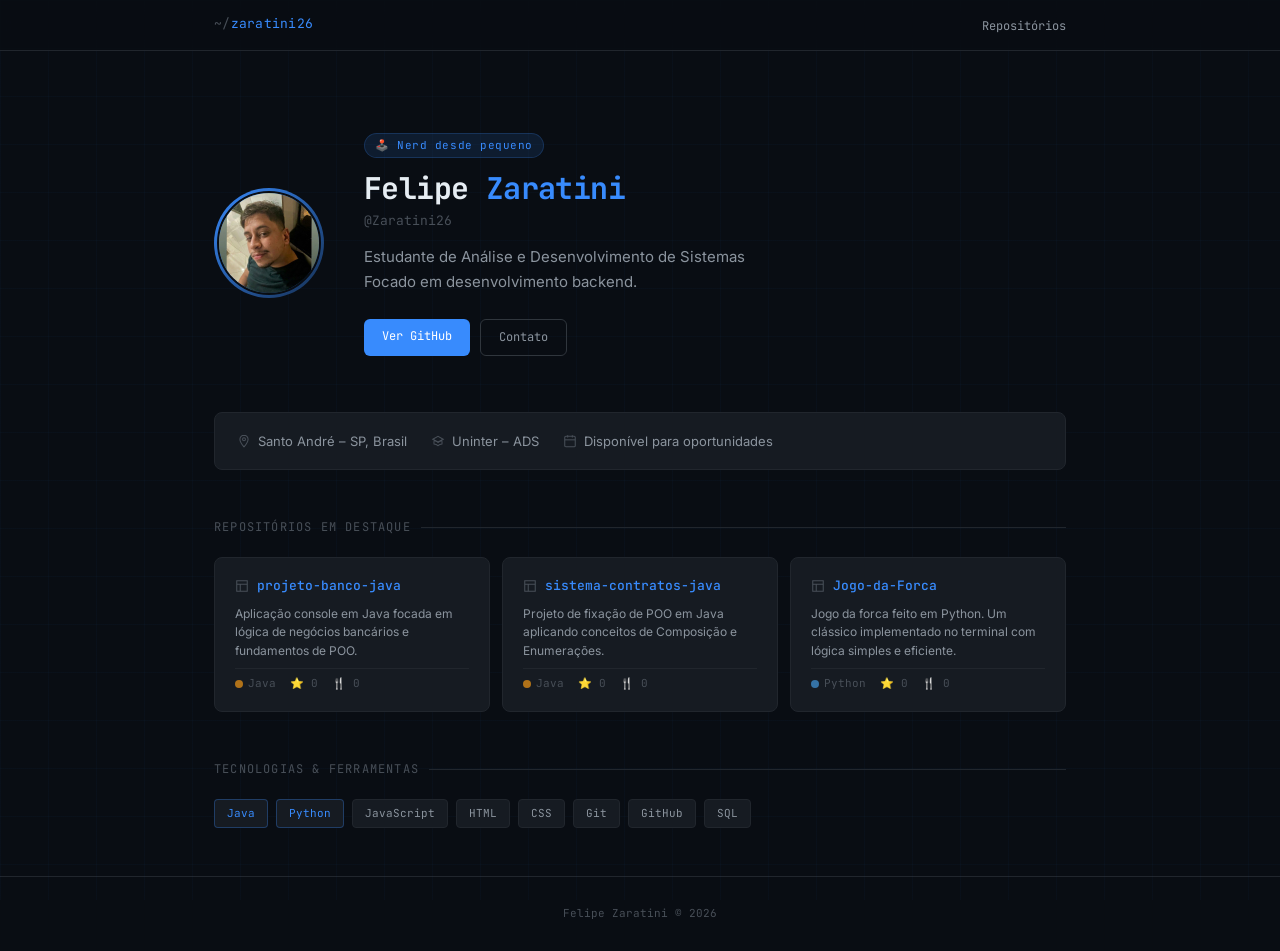
==== index.html @ 267d5b34 "att1" ====
<!DOCTYPE html>
<html lang="pt-BR">
<head>
<meta charset="UTF-8" />
<meta name="viewport" content="width=device-width, initial-scale=1.0" />
<title>Felipe Zaratini · Backend Developer</title>
<link rel="preconnect" href="https://fonts.googleapis.com" />
<link rel="preconnect" href="https://fonts.gstatic.com" crossorigin />
<link href="https://fonts.googleapis.com/css2?family=JetBrains+Mono:wght@300;400;500;700&family=Inter:wght@300;400;500;600&display=swap" rel="stylesheet" />
<style>
  *, *::before, *::after { box-sizing: border-box; margin: 0; padding: 0; }

  :root {
    --bg: #090d13;
    --surface: #0d1117;
    --surface2: #161b22;
    --surface3: #1c2128;
    --border: #21262d;
    --border2: #30363d;
    --blue: #388bfd;
    --blue-dim: #1f6feb;
    --blue-glow: rgba(56, 139, 253, 0.12);
    --green: #3fb950;
    --text: #e6edf3;
    --text2: #8b949e;
    --text3: #484f58;
    --mono: 'JetBrains Mono', monospace;
    --sans: 'Inter', sans-serif;
  }

  html { scroll-behavior: smooth; }

  body {
    background: var(--bg);
    color: var(--text);
    font-family: var(--sans);
    min-height: 100vh;
    line-height: 1.6;
  }

  /* GRID LINES BG */
  body::before {
    content: '';
    position: fixed;
    inset: 0;
    background-image:
      linear-gradient(rgba(56,139,253,0.03) 1px, transparent 1px),
      linear-gradient(90deg, rgba(56,139,253,0.03) 1px, transparent 1px);
    background-size: 48px 48px;
    pointer-events: none;
    z-index: 0;
  }

  .container {
    max-width: 900px;
    margin: 0 auto;
    padding: 0 1.5rem;
    position: relative;
    z-index: 1;
  }

  /* NAV */
  nav {
    position: sticky;
    top: 0;
    z-index: 100;
    background: rgba(9, 13, 19, 0.85);
    backdrop-filter: blur(12px);
    border-bottom: 1px solid var(--border);
    padding: 0.75rem 0;
  }

  nav .inner {
    display: flex;
    align-items: center;
    justify-content: space-between;
    max-width: 900px;
    margin: 0 auto;
    padding: 0 1.5rem;
  }

  .nav-logo {
    font-family: var(--mono);
    font-size: 13px;
    color: var(--blue);
    text-decoration: none;
    letter-spacing: 0.02em;
  }

  .nav-logo span { color: var(--text3); }

  .nav-links {
    display: flex;
    gap: 1.5rem;
    list-style: none;
  }

  .nav-links a {
    font-family: var(--mono);
    font-size: 12px;
    color: var(--text2);
    text-decoration: none;
    transition: color 0.2s;
  }

  .nav-links a:hover { color: var(--text); }

  /* HERO */
  .hero {
    padding: 5rem 0 3.5rem;
    display: flex;
    align-items: center;
    gap: 2.5rem;
  }

  .avatar-wrap {
    position: relative;
    flex-shrink: 0;
  }

  .avatar-ring {
    width: 110px;
    height: 110px;
    border-radius: 50%;
    padding: 3px;
    background: linear-gradient(135deg, var(--blue), #388bfd44);
  }

  .avatar-ring img {
    width: 100%;
    height: 100%;
    border-radius: 50%;
    object-fit: cover;
    border: 2px solid var(--bg);
  }

  .status-dot {
    position: absolute;
    bottom: 6px;
    right: 6px;
    width: 14px;
    height: 14px;
    background: var(--green);
    border-radius: 50%;
    border: 2px solid var(--bg);
  }

  .hero-text .tag {
    font-family: var(--mono);
    font-size: 11px;
    color: var(--blue);
    background: var(--blue-glow);
    border: 1px solid rgba(56,139,253,0.2);
    padding: 3px 10px;
    border-radius: 20px;
    display: inline-block;
    margin-bottom: 0.75rem;
    letter-spacing: 0.05em;
  }

  .hero-text h1 {
    font-family: var(--mono);
    font-size: 30px;
    font-weight: 700;
    color: var(--text);
    letter-spacing: -0.02em;
    margin-bottom: 0.3rem;
    line-height: 1.2;
  }

  .hero-text h1 .accent { color: var(--blue); }

  .hero-text .handle {
    font-family: var(--mono);
    font-size: 13px;
    color: var(--text3);
    margin-bottom: 0.75rem;
  }

  .hero-text .bio {
    font-size: 15px;
    color: var(--text2);
    max-width: 480px;
    line-height: 1.7;
  }

  .hero-actions {
    display: flex;
    gap: 10px;
    margin-top: 1.5rem;
    flex-wrap: wrap;
  }

  .btn-primary {
    font-family: var(--mono);
    font-size: 12px;
    background: var(--blue);
    color: #fff;
    border: none;
    padding: 8px 18px;
    border-radius: 6px;
    cursor: pointer;
    text-decoration: none;
    transition: opacity 0.2s;
  }

  .btn-primary:hover { opacity: 0.85; }

  .btn-ghost {
    font-family: var(--mono);
    font-size: 12px;
    background: transparent;
    color: var(--text2);
    border: 1px solid var(--border2);
    padding: 8px 18px;
    border-radius: 6px;
    cursor: pointer;
    text-decoration: none;
    transition: border-color 0.2s, color 0.2s;
  }

  .btn-ghost:hover { border-color: var(--blue); color: var(--text); }

  /* STATS */
  .stats-row {
    display: grid;
    grid-template-columns: repeat(4, 1fr);
    gap: 12px;
    margin-bottom: 3rem;
  }

  .stat {
    background: var(--surface2);
    border: 1px solid var(--border);
    border-radius: 8px;
    padding: 1rem;
    text-align: center;
    transition: border-color 0.2s;
  }

  .stat:hover { border-color: var(--blue-dim); }

  .stat .num {
    font-family: var(--mono);
    font-size: 24px;
    font-weight: 700;
    color: var(--blue);
    display: block;
  }

  .stat .lbl {
    font-size: 11px;
    color: var(--text3);
    text-transform: uppercase;
    letter-spacing: 0.06em;
    margin-top: 4px;
    display: block;
  }

  /* SECTION */
  .section { margin-bottom: 3rem; }

  .section-head {
    display: flex;
    align-items: center;
    gap: 10px;
    margin-bottom: 1.25rem;
  }

  .section-head .line {
    flex: 1;
    height: 1px;
    background: var(--border);
  }

  .section-head h2 {
    font-family: var(--mono);
    font-size: 12px;
    color: var(--text3);
    text-transform: uppercase;
    letter-spacing: 0.1em;
    font-weight: 400;
    white-space: nowrap;
  }

  /* REPO CARDS */
  .repos {
    display: grid;
    grid-template-columns: repeat(auto-fit, minmax(260px, 1fr));
    gap: 12px;
  }

  .repo-card {
    background: var(--surface2);
    border: 1px solid var(--border);
    border-radius: 8px;
    padding: 1.1rem 1.25rem;
    text-decoration: none;
    display: flex;
    flex-direction: column;
    gap: 8px;
    transition: border-color 0.2s, background 0.2s;
  }

  .repo-card:hover {
    border-color: var(--blue);
    background: var(--surface3);
  }

  .repo-card .repo-header {
    display: flex;
    align-items: center;
    gap: 8px;
  }

  .repo-icon {
    font-size: 14px;
    color: var(--text3);
  }

  .repo-name {
    font-family: var(--mono);
    font-size: 13px;
    font-weight: 500;
    color: var(--blue);
    white-space: nowrap;
    overflow: hidden;
    text-overflow: ellipsis;
  }

  .repo-desc {
    font-size: 12px;
    color: var(--text2);
    line-height: 1.55;
    flex: 1;
  }

  .repo-meta {
    display: flex;
    gap: 14px;
    font-family: var(--mono);
    font-size: 11px;
    color: var(--text3);
    margin-top: auto;
    padding-top: 6px;
    border-top: 1px solid var(--border);
  }

  .repo-meta .lang { display: flex; align-items: center; gap: 5px; }
  .lang-dot { width: 8px; height: 8px; border-radius: 50%; display: inline-block; }

  /* SKILLS */
  .skills-grid {
    display: flex;
    flex-wrap: wrap;
    gap: 8px;
  }

  .skill-tag {
    font-family: var(--mono);
    font-size: 11px;
    color: var(--text2);
    background: var(--surface2);
    border: 1px solid var(--border);
    padding: 5px 12px;
    border-radius: 4px;
    transition: border-color 0.2s, color 0.2s;
  }

  .skill-tag:hover { border-color: var(--blue); color: var(--text); }
  .skill-tag.main { border-color: rgba(56,139,253,0.3); color: var(--blue); }

  /* INFO STRIP */
  .info-strip {
    display: flex;
    flex-wrap: wrap;
    gap: 1.5rem;
    background: var(--surface2);
    border: 1px solid var(--border);
    border-radius: 8px;
    padding: 1.1rem 1.4rem;
    margin-bottom: 3rem;
    font-size: 13px;
    color: var(--text2);
  }

  .info-strip .item {
    display: flex;
    align-items: center;
    gap: 7px;
  }

  .info-strip .item svg { color: var(--text3); flex-shrink: 0; }

  /* FOOTER */
  footer {
    border-top: 1px solid var(--border);
    padding: 1.75rem 0;
    text-align: center;
    font-family: var(--mono);
    font-size: 11px;
    color: var(--text3);
  }

  footer a { color: var(--text3); text-decoration: none; }
  footer a:hover { color: var(--blue); }

  /* RESPONSIVE */
  @media (max-width: 600px) {
    .hero { flex-direction: column; gap: 1.5rem; padding: 3rem 0 2rem; }
    .stats-row { grid-template-columns: repeat(2, 1fr); }
    nav .inner { flex-direction: column; gap: 0.5rem; }
    .hero-text h1 { font-size: 22px; }
  }
</style>
</head>
<body>

<nav>
  <div class="inner">
    <a class="nav-logo" href="#"><span>~/</span>zaratini26</a>
    <ul class="nav-links">
      <li><a href="https://github.com/Zaratini26?tab=repositories" target="_blank">Repositórios</a></li>
    </ul>
  </div>
</nav>

<main>
  <div class="container">

    <!-- HERO -->
    <section class="hero">
      <div class="avatar-wrap">
        <div class="avatar-ring">
          <img src="perfil.jfif" alt="Felipe Zaratini" />
        </div>
      </div>
      <div class="hero-text">
        <span class="tag">🕹️ Nerd desde pequeno</span>
        <h1>Felipe <span class="accent">Zaratini</span></h1>
        <div class="handle">@Zaratini26</div>
        <p class="bio">Estudante de Análise e Desenvolvimento de Sistemas<br>Focado em desenvolvimento backend.</p>
        <div class="hero-actions">
          <a href="https://github.com/Zaratini26" target="_blank" class="btn-primary">Ver GitHub</a>
          <a href="https://www.linkedin.com/in/felipe-zaratini-b03868405/" class="btn-ghost" target="_blank">Contato</a>
        </div>
      </div>
    </section>



    <!-- INFO STRIP -->
    <div class="info-strip">
      <div class="item">
        <svg width="14" height="14" fill="none" stroke="currentColor" stroke-width="1.8" viewBox="0 0 24 24"><path d="M12 2C8.13 2 5 5.13 5 9c0 5.25 7 13 7 13s7-7.75 7-13c0-3.87-3.13-7-7-7zm0 9.5c-1.38 0-2.5-1.12-2.5-2.5S10.62 6.5 12 6.5s2.5 1.12 2.5 2.5S13.38 11.5 12 11.5z"/></svg>
        Santo André – SP, Brasil
      </div>
      <div class="item">
        <svg width="14" height="14" fill="none" stroke="currentColor" stroke-width="1.8" viewBox="0 0 24 24"><path d="M12 14l9-5-9-5-9 5 9 5z"/><path d="M12 14l6.16-3.422a12.083 12.083 0 01.665 6.479A11.952 11.952 0 0012 20.055a11.952 11.952 0 00-6.824-2.998 12.078 12.078 0 01.665-6.479L12 14z"/></svg>
        Uninter – ADS
      </div>
      <div class="item">
        <svg width="14" height="14" fill="none" stroke="currentColor" stroke-width="1.8" viewBox="0 0 24 24"><rect x="3" y="4" width="18" height="18" rx="2" ry="2"/><line x1="16" y1="2" x2="16" y2="6"/><line x1="8" y1="2" x2="8" y2="6"/><line x1="3" y1="10" x2="21" y2="10"/></svg>
        Disponível para oportunidades
      </div>
    </div>

    <!-- REPOSITÓRIOS -->
    <section id="repos" class="section">
      <div class="section-head">
        <h2>repositórios em destaque</h2>
        <div class="line"></div>
      </div>
      <div class="repos">

        <a class="repo-card" href="https://github.com/Zaratini26/projeto-banco-java" target="_blank">
          <div class="repo-header">
            <svg class="repo-icon" width="14" height="14" fill="none" stroke="currentColor" stroke-width="1.8" viewBox="0 0 24 24"><path d="M3 3h18v18H3z" rx="2"/><path d="M3 9h18M9 21V9"/></svg>
            <span class="repo-name">projeto-banco-java</span>
          </div>
          <div class="repo-desc">Aplicação console em Java focada em lógica de negócios bancários e fundamentos de POO.</div>
          <div class="repo-meta">
            <span class="lang"><span class="lang-dot" style="background:#b07219"></span>Java</span>
            <span>⭐ 0</span>
            <span>🍴 0</span>
          </div>
        </a>

        <a class="repo-card" href="https://github.com/Zaratini26/sistema-contratos-java" target="_blank">
          <div class="repo-header">
            <svg class="repo-icon" width="14" height="14" fill="none" stroke="currentColor" stroke-width="1.8" viewBox="0 0 24 24"><path d="M3 3h18v18H3z" rx="2"/><path d="M3 9h18M9 21V9"/></svg>
            <span class="repo-name">sistema-contratos-java</span>
          </div>
          <div class="repo-desc">Projeto de fixação de POO em Java aplicando conceitos de Composição e Enumerações.</div>
          <div class="repo-meta">
            <span class="lang"><span class="lang-dot" style="background:#b07219"></span>Java</span>
            <span>⭐ 0</span>
            <span>🍴 0</span>
          </div>
        </a>

        <a class="repo-card" href="https://github.com/Zaratini26/Jogo-da-Forca" target="_blank">
          <div class="repo-header">
            <svg class="repo-icon" width="14" height="14" fill="none" stroke="currentColor" stroke-width="1.8" viewBox="0 0 24 24"><path d="M3 3h18v18H3z" rx="2"/><path d="M3 9h18M9 21V9"/></svg>
            <span class="repo-name">Jogo-da-Forca</span>
          </div>
          <div class="repo-desc">Jogo da forca feito em Python. Um clássico implementado no terminal com lógica simples e eficiente.</div>
          <div class="repo-meta">
            <span class="lang"><span class="lang-dot" style="background:#3572A5"></span>Python</span>
            <span>⭐ 0</span>
            <span>🍴 0</span>
          </div>
        </a>

      </div>
    </section>

    <!-- SKILLS -->
    <section id="skills" class="section">
      <div class="section-head">
        <h2>tecnologias & ferramentas</h2>
        <div class="line"></div>
      </div>
      <div class="skills-grid">
        <span class="skill-tag main">Java</span>
        <span class="skill-tag main">Python</span>
        <span class="skill-tag">JavaScript</span>
        <span class="skill-tag">HTML</span>
        <span class="skill-tag">CSS</span>
        <span class="skill-tag">Git</span>
        <span class="skill-tag">GitHub</span>
        <span class="skill-tag">SQL</span>
      </div>
    </section>

  </div>
</main>

<footer>
  <div class="container">
    Felipe Zaratini &copy; 2026
  </div>
</footer>

</body>
</html>
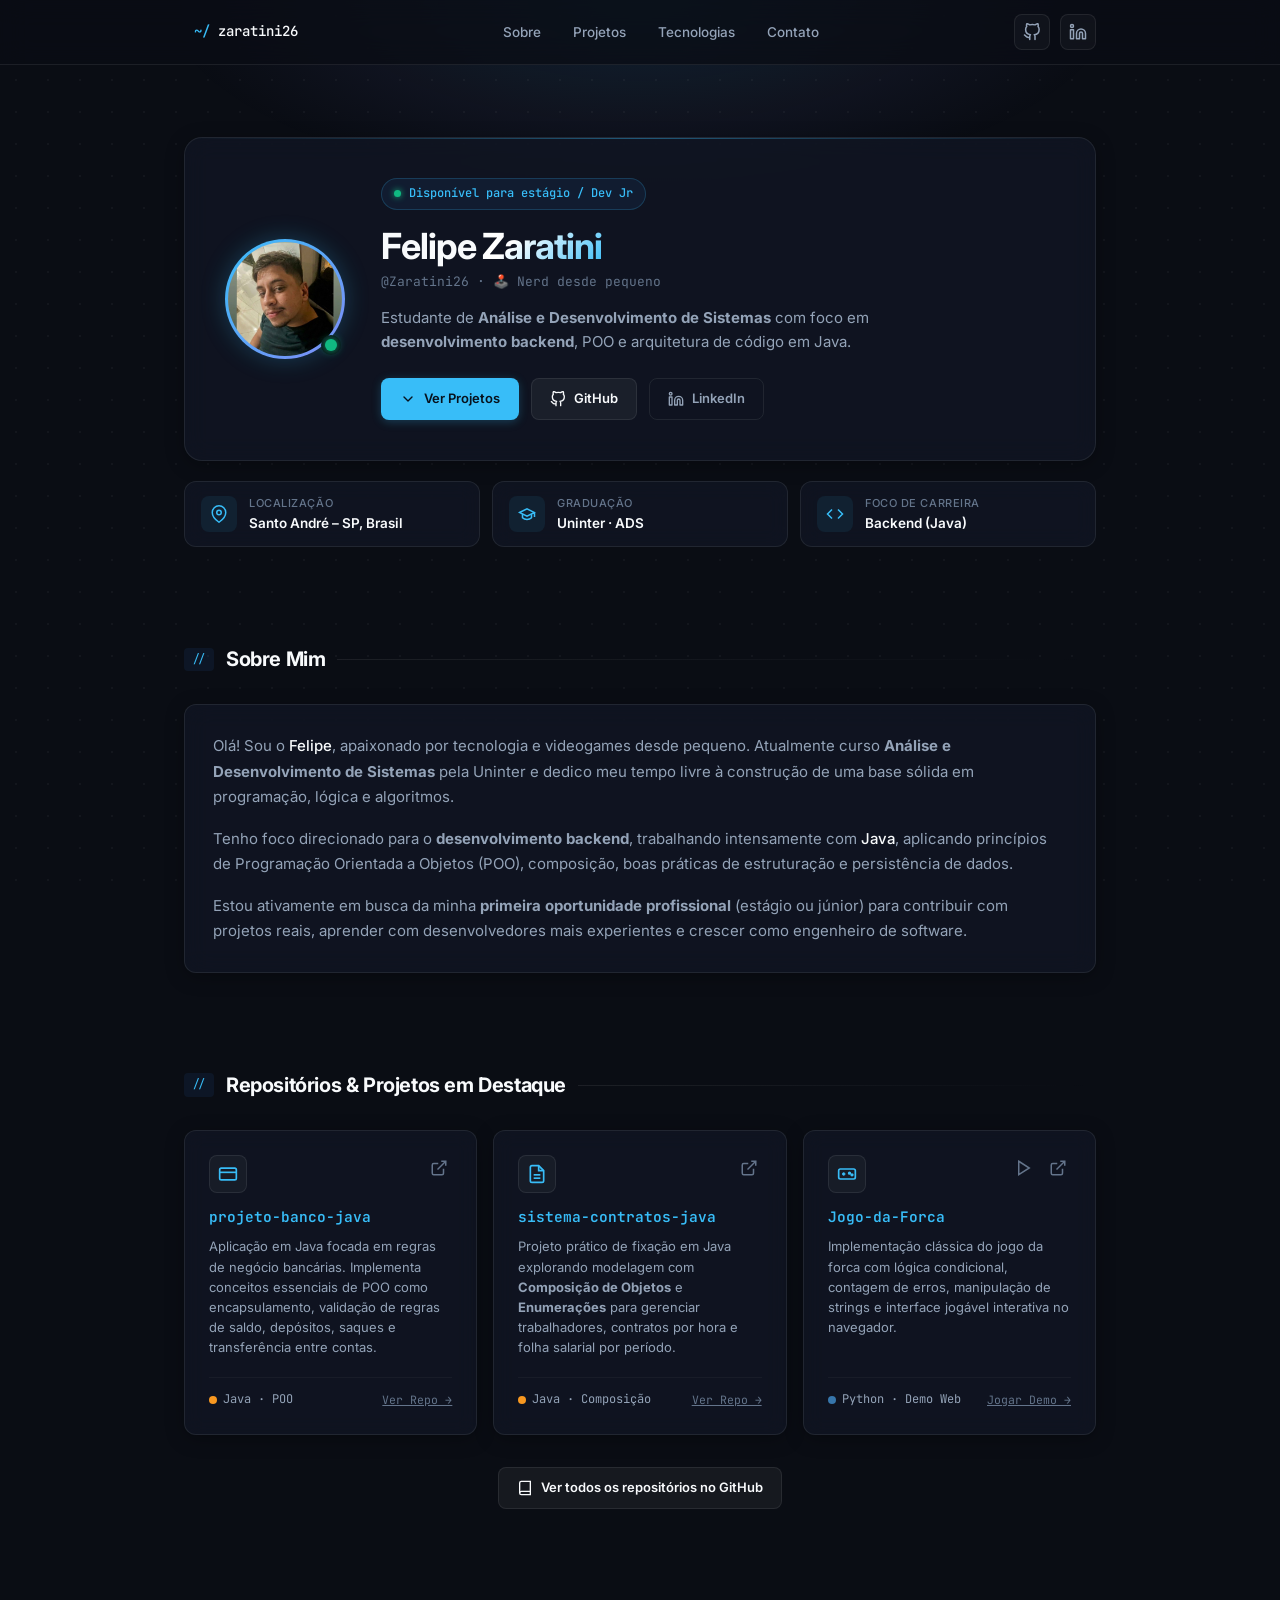
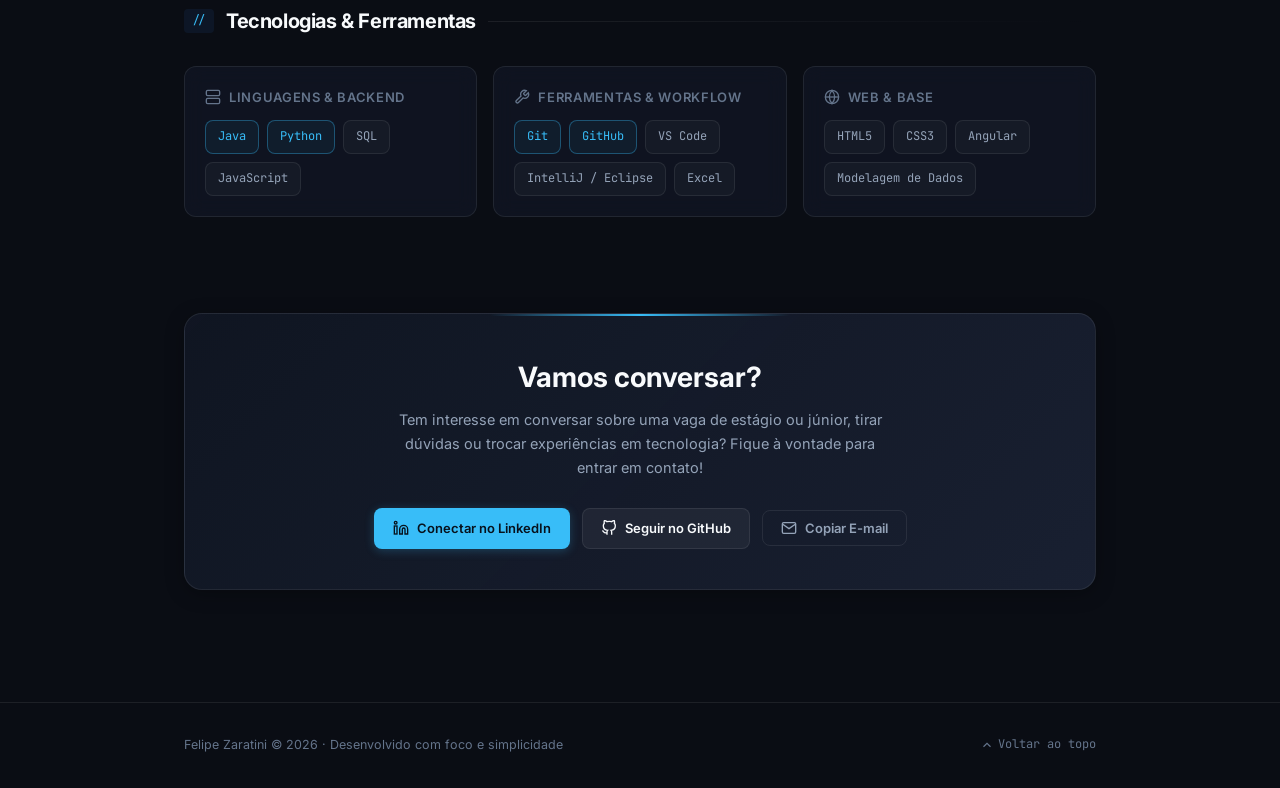
==== commit a1aa828d: "feat: interface grafica moderna mantendo simplicidade e preservando versao anterior" ====
--- a/index.html
+++ b/index.html
@@ -1,546 +1,457 @@
 <!DOCTYPE html>
 <html lang="pt-BR">
 <head>
-<meta charset="UTF-8" />
-<meta name="viewport" content="width=device-width, initial-scale=1.0" />
-<title>Felipe Zaratini · Backend Developer</title>
-<link rel="preconnect" href="https://fonts.googleapis.com" />
-<link rel="preconnect" href="https://fonts.gstatic.com" crossorigin />
-<link href="https://fonts.googleapis.com/css2?family=JetBrains+Mono:wght@300;400;500;700&family=Inter:wght@300;400;500;600&display=swap" rel="stylesheet" />
-<style>
-  *, *::before, *::after { box-sizing: border-box; margin: 0; padding: 0; }
-
-  :root {
-    --bg: #090d13;
-    --surface: #0d1117;
-    --surface2: #161b22;
-    --surface3: #1c2128;
-    --border: #21262d;
-    --border2: #30363d;
-    --blue: #388bfd;
-    --blue-dim: #1f6feb;
-    --blue-glow: rgba(56, 139, 253, 0.12);
-    --green: #3fb950;
-    --text: #e6edf3;
-    --text2: #8b949e;
-    --text3: #484f58;
-    --mono: 'JetBrains Mono', monospace;
-    --sans: 'Inter', sans-serif;
-  }
-
-  html { scroll-behavior: smooth; }
-
-  body {
-    background: var(--bg);
-    color: var(--text);
-    font-family: var(--sans);
-    min-height: 100vh;
-    line-height: 1.6;
-  }
-
-  /* GRID LINES BG */
-  body::before {
-    content: '';
-    position: fixed;
-    inset: 0;
-    background-image:
-      linear-gradient(rgba(56,139,253,0.03) 1px, transparent 1px),
-      linear-gradient(90deg, rgba(56,139,253,0.03) 1px, transparent 1px);
-    background-size: 48px 48px;
-    pointer-events: none;
-    z-index: 0;
-  }
-
-  .container {
-    max-width: 900px;
-    margin: 0 auto;
-    padding: 0 1.5rem;
-    position: relative;
-    z-index: 1;
-  }
-
-  /* NAV */
-  nav {
-    position: sticky;
-    top: 0;
-    z-index: 100;
-    background: rgba(9, 13, 19, 0.85);
-    backdrop-filter: blur(12px);
-    border-bottom: 1px solid var(--border);
-    padding: 0.75rem 0;
-  }
-
-  nav .inner {
-    display: flex;
-    align-items: center;
-    justify-content: space-between;
-    max-width: 900px;
-    margin: 0 auto;
-    padding: 0 1.5rem;
-  }
-
-  .nav-logo {
-    font-family: var(--mono);
-    font-size: 13px;
-    color: var(--blue);
-    text-decoration: none;
-    letter-spacing: 0.02em;
-  }
-
-  .nav-logo span { color: var(--text3); }
-
-  .nav-links {
-    display: flex;
-    gap: 1.5rem;
-    list-style: none;
-  }
-
-  .nav-links a {
-    font-family: var(--mono);
-    font-size: 12px;
-    color: var(--text2);
-    text-decoration: none;
-    transition: color 0.2s;
-  }
-
-  .nav-links a:hover { color: var(--text); }
-
-  /* HERO */
-  .hero {
-    padding: 5rem 0 3.5rem;
-    display: flex;
-    align-items: center;
-    gap: 2.5rem;
-  }
-
-  .avatar-wrap {
-    position: relative;
-    flex-shrink: 0;
-  }
-
-  .avatar-ring {
-    width: 110px;
-    height: 110px;
-    border-radius: 50%;
-    padding: 3px;
-    background: linear-gradient(135deg, var(--blue), #388bfd44);
-  }
-
-  .avatar-ring img {
-    width: 100%;
-    height: 100%;
-    border-radius: 50%;
-    object-fit: cover;
-    border: 2px solid var(--bg);
-  }
-
-  .status-dot {
-    position: absolute;
-    bottom: 6px;
-    right: 6px;
-    width: 14px;
-    height: 14px;
-    background: var(--green);
-    border-radius: 50%;
-    border: 2px solid var(--bg);
-  }
-
-  .hero-text .tag {
-    font-family: var(--mono);
-    font-size: 11px;
-    color: var(--blue);
-    background: var(--blue-glow);
-    border: 1px solid rgba(56,139,253,0.2);
-    padding: 3px 10px;
-    border-radius: 20px;
-    display: inline-block;
-    margin-bottom: 0.75rem;
-    letter-spacing: 0.05em;
-  }
-
-  .hero-text h1 {
-    font-family: var(--mono);
-    font-size: 30px;
-    font-weight: 700;
-    color: var(--text);
-    letter-spacing: -0.02em;
-    margin-bottom: 0.3rem;
-    line-height: 1.2;
-  }
-
-  .hero-text h1 .accent { color: var(--blue); }
-
-  .hero-text .handle {
-    font-family: var(--mono);
-    font-size: 13px;
-    color: var(--text3);
-    margin-bottom: 0.75rem;
-  }
-
-  .hero-text .bio {
-    font-size: 15px;
-    color: var(--text2);
-    max-width: 480px;
-    line-height: 1.7;
-  }
-
-  .hero-actions {
-    display: flex;
-    gap: 10px;
-    margin-top: 1.5rem;
-    flex-wrap: wrap;
-  }
-
-  .btn-primary {
-    font-family: var(--mono);
-    font-size: 12px;
-    background: var(--blue);
-    color: #fff;
-    border: none;
-    padding: 8px 18px;
-    border-radius: 6px;
-    cursor: pointer;
-    text-decoration: none;
-    transition: opacity 0.2s;
-  }
-
-  .btn-primary:hover { opacity: 0.85; }
-
-  .btn-ghost {
-    font-family: var(--mono);
-    font-size: 12px;
-    background: transparent;
-    color: var(--text2);
-    border: 1px solid var(--border2);
-    padding: 8px 18px;
-    border-radius: 6px;
-    cursor: pointer;
-    text-decoration: none;
-    transition: border-color 0.2s, color 0.2s;
-  }
-
-  .btn-ghost:hover { border-color: var(--blue); color: var(--text); }
-
-  /* STATS */
-  .stats-row {
-    display: grid;
-    grid-template-columns: repeat(4, 1fr);
-    gap: 12px;
-    margin-bottom: 3rem;
-  }
-
-  .stat {
-    background: var(--surface2);
-    border: 1px solid var(--border);
-    border-radius: 8px;
-    padding: 1rem;
-    text-align: center;
-    transition: border-color 0.2s;
-  }
-
-  .stat:hover { border-color: var(--blue-dim); }
-
-  .stat .num {
-    font-family: var(--mono);
-    font-size: 24px;
-    font-weight: 700;
-    color: var(--blue);
-    display: block;
-  }
-
-  .stat .lbl {
-    font-size: 11px;
-    color: var(--text3);
-    text-transform: uppercase;
-    letter-spacing: 0.06em;
-    margin-top: 4px;
-    display: block;
-  }
-
-  /* SECTION */
-  .section { margin-bottom: 3rem; }
-
-  .section-head {
-    display: flex;
-    align-items: center;
-    gap: 10px;
-    margin-bottom: 1.25rem;
-  }
-
-  .section-head .line {
-    flex: 1;
-    height: 1px;
-    background: var(--border);
-  }
-
-  .section-head h2 {
-    font-family: var(--mono);
-    font-size: 12px;
-    color: var(--text3);
-    text-transform: uppercase;
-    letter-spacing: 0.1em;
-    font-weight: 400;
-    white-space: nowrap;
-  }
-
-  /* REPO CARDS */
-  .repos {
-    display: grid;
-    grid-template-columns: repeat(auto-fit, minmax(260px, 1fr));
-    gap: 12px;
-  }
-
-  .repo-card {
-    background: var(--surface2);
-    border: 1px solid var(--border);
-    border-radius: 8px;
-    padding: 1.1rem 1.25rem;
-    text-decoration: none;
-    display: flex;
-    flex-direction: column;
-    gap: 8px;
-    transition: border-color 0.2s, background 0.2s;
-  }
-
-  .repo-card:hover {
-    border-color: var(--blue);
-    background: var(--surface3);
-  }
-
-  .repo-card .repo-header {
-    display: flex;
-    align-items: center;
-    gap: 8px;
-  }
-
-  .repo-icon {
-    font-size: 14px;
-    color: var(--text3);
-  }
-
-  .repo-name {
-    font-family: var(--mono);
-    font-size: 13px;
-    font-weight: 500;
-    color: var(--blue);
-    white-space: nowrap;
-    overflow: hidden;
-    text-overflow: ellipsis;
-  }
-
-  .repo-desc {
-    font-size: 12px;
-    color: var(--text2);
-    line-height: 1.55;
-    flex: 1;
-  }
-
-  .repo-meta {
-    display: flex;
-    gap: 14px;
-    font-family: var(--mono);
-    font-size: 11px;
-    color: var(--text3);
-    margin-top: auto;
-    padding-top: 6px;
-    border-top: 1px solid var(--border);
-  }
-
-  .repo-meta .lang { display: flex; align-items: center; gap: 5px; }
-  .lang-dot { width: 8px; height: 8px; border-radius: 50%; display: inline-block; }
-
-  /* SKILLS */
-  .skills-grid {
-    display: flex;
-    flex-wrap: wrap;
-    gap: 8px;
-  }
-
-  .skill-tag {
-    font-family: var(--mono);
-    font-size: 11px;
-    color: var(--text2);
-    background: var(--surface2);
-    border: 1px solid var(--border);
-    padding: 5px 12px;
-    border-radius: 4px;
-    transition: border-color 0.2s, color 0.2s;
-  }
-
-  .skill-tag:hover { border-color: var(--blue); color: var(--text); }
-  .skill-tag.main { border-color: rgba(56,139,253,0.3); color: var(--blue); }
-
-  /* INFO STRIP */
-  .info-strip {
-    display: flex;
-    flex-wrap: wrap;
-    gap: 1.5rem;
-    background: var(--surface2);
-    border: 1px solid var(--border);
-    border-radius: 8px;
-    padding: 1.1rem 1.4rem;
-    margin-bottom: 3rem;
-    font-size: 13px;
-    color: var(--text2);
-  }
-
-  .info-strip .item {
-    display: flex;
-    align-items: center;
-    gap: 7px;
-  }
-
-  .info-strip .item svg { color: var(--text3); flex-shrink: 0; }
-
-  /* FOOTER */
-  footer {
-    border-top: 1px solid var(--border);
-    padding: 1.75rem 0;
-    text-align: center;
-    font-family: var(--mono);
-    font-size: 11px;
-    color: var(--text3);
-  }
-
-  footer a { color: var(--text3); text-decoration: none; }
-  footer a:hover { color: var(--blue); }
-
-  /* RESPONSIVE */
-  @media (max-width: 600px) {
-    .hero { flex-direction: column; gap: 1.5rem; padding: 3rem 0 2rem; }
-    .stats-row { grid-template-columns: repeat(2, 1fr); }
-    nav .inner { flex-direction: column; gap: 0.5rem; }
-    .hero-text h1 { font-size: 22px; }
-  }
-</style>
+  <meta charset="UTF-8" />
+  <meta name="viewport" content="width=device-width, initial-scale=1.0" />
+  <title>Felipe Zaratini · Desenvolvedor Backend & Estudante ADS</title>
+  <meta name="description" content="Portfólio de Felipe Zaratini - Estudante de Análise e Desenvolvimento de Sistemas focado em Java, Python, POO e desenvolvimento backend." />
+
+  <!-- Favicon -->
+  <link rel="shortcut icon" href="images/favicon.ico.png" type="image/x-icon" />
+
+  <!-- Google Fonts -->
+  <link rel="preconnect" href="https://fonts.googleapis.com" />
+  <link rel="preconnect" href="https://fonts.gstatic.com" crossorigin />
+  <link href="https://fonts.googleapis.com/css2?family=Inter:wght@300;400;500;600;700&family=JetBrains+Mono:wght@400;500;600&display=swap" rel="stylesheet" />
+
+  <!-- Estilos -->
+  <link rel="stylesheet" href="styles/style.css" />
 </head>
 <body>
 
-<nav>
-  <div class="inner">
-    <a class="nav-logo" href="#"><span>~/</span>zaratini26</a>
-    <ul class="nav-links">
-      <li><a href="https://github.com/Zaratini26?tab=repositories" target="_blank">Repositórios</a></li>
-    </ul>
-  </div>
-</nav>
-
-<main>
-  <div class="container">
-
-    <!-- HERO -->
+  <!-- Efeito de iluminação e grid ambiente -->
+  <div class="ambient-glow" aria-hidden="true"></div>
+  <div class="bg-grid" aria-hidden="true"></div>
+
+  <!-- NAVBAR -->
+  <header class="navbar">
+    <div class="container nav-container">
+      <a href="https://github.com/Zaratini26" target="_blank" rel="noopener noreferrer" class="nav-brand">
+        <span class="nav-prompt">~/</span>zaratini26
+      </a>
+
+      <nav>
+        <ul class="nav-links">
+          <li><a href="#sobre" class="nav-link">Sobre</a></li>
+          <li><a href="#projetos" class="nav-link">Projetos</a></li>
+          <li><a href="#tecnologias" class="nav-link">Tecnologias</a></li>
+          <li><a href="#contato" class="nav-link">Contato</a></li>
+        </ul>
+      </nav>
+
+      <div class="nav-actions">
+        <!-- GitHub Link -->
+        <a href="https://github.com/Zaratini26" target="_blank" rel="noopener noreferrer" class="icon-btn" title="GitHub Profile" aria-label="GitHub">
+          <svg width="18" height="18" viewBox="0 0 24 24" fill="none" stroke="currentColor" stroke-width="2" stroke-linecap="round" stroke-linejoin="round">
+            <path d="M9 19c-5 1.5-5-2.5-7-3m14 6v-3.87a3.37 3.37 0 0 0-.94-2.61c3.14-.35 6.44-1.54 6.44-7A5.44 5.44 0 0 0 20 4.77 5.07 5.07 0 0 0 19.91 1S18.73.65 16 2.48a13.38 13.38 0 0 0-7 0C6.27.65 5.09 1 5.09 1A5.07 5.07 0 0 0 5 4.77a5.44 5.44 0 0 0-1.5 3.78c0 5.42 3.3 6.61 6.44 7A3.37 3.37 0 0 0 9 18.13V22"></path>
+          </svg>
+        </a>
+
+        <!-- LinkedIn Link -->
+        <a href="https://www.linkedin.com/in/felipe-zaratini-b03868405/" target="_blank" rel="noopener noreferrer" class="icon-btn" title="LinkedIn Profile" aria-label="LinkedIn">
+          <svg width="18" height="18" viewBox="0 0 24 24" fill="none" stroke="currentColor" stroke-width="2" stroke-linecap="round" stroke-linejoin="round">
+            <path d="M16 8a6 6 0 0 1 6 6v7h-4v-7a2 2 0 0 0-2-2 2 2 0 0 0-2 2v7h-4v-7a6 6 0 0 1 6-6z"></path>
+            <rect x="2" y="9" width="4" height="12"></rect>
+            <circle cx="4" cy="4" r="2"></circle>
+          </svg>
+        </a>
+      </div>
+    </div>
+  </header>
+
+  <main class="container">
+
+    <!-- HERO SECTION -->
     <section class="hero">
-      <div class="avatar-wrap">
-        <div class="avatar-ring">
-          <img src="perfil.jfif" alt="Felipe Zaratini" />
-        </div>
-      </div>
-      <div class="hero-text">
-        <span class="tag">🕹️ Nerd desde pequeno</span>
-        <h1>Felipe <span class="accent">Zaratini</span></h1>
-        <div class="handle">@Zaratini26</div>
-        <p class="bio">Estudante de Análise e Desenvolvimento de Sistemas<br>Focado em desenvolvimento backend.</p>
-        <div class="hero-actions">
-          <a href="https://github.com/Zaratini26" target="_blank" class="btn-primary">Ver GitHub</a>
-          <a href="https://www.linkedin.com/in/felipe-zaratini-b03868405/" class="btn-ghost" target="_blank">Contato</a>
+      <div class="hero-card">
+        <div class="hero-content">
+          <div class="avatar-wrapper">
+            <div class="avatar-frame">
+              <img src="images/perfil.jfif" alt="Foto de perfil de Felipe Zaratini" class="avatar-img" />
+            </div>
+            <div class="avatar-status-badge" title="Disponível para novas oportunidades">
+              <div class="avatar-status-dot"></div>
+            </div>
+          </div>
+
+          <div class="hero-text">
+            <div class="status-pill">
+              <span class="pulse-dot"></span>
+              <span>Disponível para estágio / Dev Jr</span>
+            </div>
+
+            <h1 class="hero-title">
+              Felipe <span class="gradient-text">Zaratini</span>
+            </h1>
+
+            <div class="hero-handle">@Zaratini26 · 🕹️ Nerd desde pequeno</div>
+
+            <p class="hero-desc">
+              Estudante de <strong>Análise e Desenvolvimento de Sistemas</strong> com foco em
+              <strong>desenvolvimento backend</strong>, POO e arquitetura de código em Java.
+            </p>
+
+            <div class="hero-actions">
+              <a href="#projetos" class="btn btn-primary">
+                <svg width="16" height="16" viewBox="0 0 24 24" fill="none" stroke="currentColor" stroke-width="2" stroke-linecap="round" stroke-linejoin="round">
+                  <polyline points="6 9 12 15 18 9"></polyline>
+                </svg>
+                Ver Projetos
+              </a>
+
+              <a href="https://github.com/Zaratini26" target="_blank" rel="noopener noreferrer" class="btn btn-secondary">
+                <svg width="16" height="16" viewBox="0 0 24 24" fill="none" stroke="currentColor" stroke-width="2" stroke-linecap="round" stroke-linejoin="round">
+                  <path d="M9 19c-5 1.5-5-2.5-7-3m14 6v-3.87a3.37 3.37 0 0 0-.94-2.61c3.14-.35 6.44-1.54 6.44-7A5.44 5.44 0 0 0 20 4.77 5.07 5.07 0 0 0 19.91 1S18.73.65 16 2.48a13.38 13.38 0 0 0-7 0C6.27.65 5.09 1 5.09 1A5.07 5.07 0 0 0 5 4.77a5.44 5.44 0 0 0-1.5 3.78c0 5.42 3.3 6.61 6.44 7A3.37 3.37 0 0 0 9 18.13V22"></path>
+                </svg>
+                GitHub
+              </a>
+
+              <a href="https://www.linkedin.com/in/felipe-zaratini-b03868405/" target="_blank" rel="noopener noreferrer" class="btn btn-outline">
+                <svg width="16" height="16" viewBox="0 0 24 24" fill="none" stroke="currentColor" stroke-width="2" stroke-linecap="round" stroke-linejoin="round">
+                  <path d="M16 8a6 6 0 0 1 6 6v7h-4v-7a2 2 0 0 0-2-2 2 2 0 0 0-2 2v7h-4v-7a6 6 0 0 1 6-6z"></path>
+                  <rect x="2" y="9" width="4" height="12"></rect>
+                  <circle cx="4" cy="4" r="2"></circle>
+                </svg>
+                LinkedIn
+              </a>
+            </div>
+          </div>
+        </div>
+      </div>
+
+      <!-- BENTO / QUICK INFO -->
+      <div class="quick-info-grid">
+        <div class="info-item">
+          <div class="info-icon">
+            <svg width="18" height="18" fill="none" stroke="currentColor" stroke-width="2" viewBox="0 0 24 24">
+              <path d="M21 10c0 7-9 13-9 13s-9-6-9-13a9 9 0 0 1 18 0z"></path>
+              <circle cx="12" cy="10" r="3"></circle>
+            </svg>
+          </div>
+          <div class="info-text">
+            <span class="label">Localização</span>
+            <span class="value">Santo André – SP, Brasil</span>
+          </div>
+        </div>
+
+        <div class="info-item">
+          <div class="info-icon">
+            <svg width="18" height="18" fill="none" stroke="currentColor" stroke-width="2" viewBox="0 0 24 24">
+              <path d="M22 10v6M2 10l10-5 10 5-10 5z"></path>
+              <path d="M6 12v5c3 3 9 3 12 0v-5"></path>
+            </svg>
+          </div>
+          <div class="info-text">
+            <span class="label">Graduação</span>
+            <span class="value">Uninter · ADS</span>
+          </div>
+        </div>
+
+        <div class="info-item">
+          <div class="info-icon">
+            <svg width="18" height="18" fill="none" stroke="currentColor" stroke-width="2" viewBox="0 0 24 24">
+              <polyline points="16 18 22 12 16 6"></polyline>
+              <polyline points="8 6 2 12 8 18"></polyline>
+            </svg>
+          </div>
+          <div class="info-text">
+            <span class="label">Foco de Carreira</span>
+            <span class="value">Backend (Java)</span>
+          </div>
         </div>
       </div>
     </section>
 
-
-
-    <!-- INFO STRIP -->
-    <div class="info-strip">
-      <div class="item">
-        <svg width="14" height="14" fill="none" stroke="currentColor" stroke-width="1.8" viewBox="0 0 24 24"><path d="M12 2C8.13 2 5 5.13 5 9c0 5.25 7 13 7 13s7-7.75 7-13c0-3.87-3.13-7-7-7zm0 9.5c-1.38 0-2.5-1.12-2.5-2.5S10.62 6.5 12 6.5s2.5 1.12 2.5 2.5S13.38 11.5 12 11.5z"/></svg>
-        Santo André – SP, Brasil
-      </div>
-      <div class="item">
-        <svg width="14" height="14" fill="none" stroke="currentColor" stroke-width="1.8" viewBox="0 0 24 24"><path d="M12 14l9-5-9-5-9 5 9 5z"/><path d="M12 14l6.16-3.422a12.083 12.083 0 01.665 6.479A11.952 11.952 0 0012 20.055a11.952 11.952 0 00-6.824-2.998 12.078 12.078 0 01.665-6.479L12 14z"/></svg>
-        Uninter – ADS
-      </div>
-      <div class="item">
-        <svg width="14" height="14" fill="none" stroke="currentColor" stroke-width="1.8" viewBox="0 0 24 24"><rect x="3" y="4" width="18" height="18" rx="2" ry="2"/><line x1="16" y1="2" x2="16" y2="6"/><line x1="8" y1="2" x2="8" y2="6"/><line x1="3" y1="10" x2="21" y2="10"/></svg>
-        Disponível para oportunidades
-      </div>
+    <!-- SOBRE MIM -->
+    <section id="sobre" class="section">  
+      <div class="section-header">
+        <span class="section-tag">//</span>
+        <h2 class="section-title">Sobre Mim</h2>
+        <div class="section-line"></div>
+      </div>
+
+      <div class="about-card">
+        <p>
+          Olá! Sou o <span class="highlight">Felipe</span>, apaixonado por tecnologia e videogames desde pequeno. Atualmente curso <strong>Análise e Desenvolvimento de Sistemas</strong> pela Uninter e dedico meu tempo livre à construção de uma base sólida em programação, lógica e algoritmos.
+        </p>
+        <p>
+          Tenho foco direcionado para o <strong>desenvolvimento backend</strong>, trabalhando intensamente com <span class="highlight">Java</span>, aplicando princípios de Programação Orientada a Objetos (POO), composição, boas práticas de estruturação e persistência de dados.
+        </p>
+        <p>
+          Estou ativamente em busca da minha <strong>primeira oportunidade profissional</strong> (estágio ou júnior) para contribuir com projetos reais, aprender com desenvolvedores mais experientes e crescer como engenheiro de software.
+        </p>
+      </div>
+    </section>
+
+    <!-- PROJETOS EM DESTAQUE -->
+    <section id="projetos" class="section">
+      <div class="section-header">
+        <span class="section-tag">//</span>
+        <h2 class="section-title">Repositórios & Projetos em Destaque</h2>
+        <div class="section-line"></div>
+      </div>
+
+      <div class="projects-grid">
+
+        <!-- Projeto 1: Banco Java -->
+        <div class="project-card">
+          <div class="project-top">
+            <div class="project-icon-box">
+              <svg width="20" height="20" fill="none" stroke="currentColor" stroke-width="2" viewBox="0 0 24 24">
+                <rect x="2" y="5" width="20" height="14" rx="2"></rect>
+                <line x1="2" y1="10" x2="22" y2="10"></line>
+              </svg>
+            </div>
+            <div class="project-links-group">
+              <a href="https://github.com/Zaratini26/projeto-banco-java" target="_blank" rel="noopener noreferrer" class="project-action-link" title="Ver código no GitHub">
+                <svg width="18" height="18" fill="none" stroke="currentColor" stroke-width="2" viewBox="0 0 24 24">
+                  <path d="M18 13v6a2 2 0 0 1-2 2H5a2 2 0 0 1-2-2V8a2 2 0 0 1 2-2h6"></path>
+                  <polyline points="15 3 21 3 21 9"></polyline>
+                  <line x1="10" y1="14" x2="21" y2="3"></line>
+                </svg>
+              </a>
+            </div>
+          </div>
+
+          <h3 class="project-title">
+            <span class="project-title-code">projeto-banco-java</span>
+          </h3>
+          <p class="project-desc">
+            Aplicação em Java focada em regras de negócio bancárias. Implementa conceitos essenciais de POO como encapsulamento, validação de regras de saldo, depósitos, saques e transferência entre contas.
+          </p>
+
+          <div class="project-footer">
+            <span class="tech-badge-inline">
+              <span class="tech-dot dot-java"></span> Java · POO
+            </span>
+            <a href="https://github.com/Zaratini26/projeto-banco-java" target="_blank" rel="noopener noreferrer" class="project-cta">
+              Ver Repo &rarr;
+            </a>
+          </div>
+        </div>
+
+        <!-- Projeto 2: Sistema de Contratos -->
+        <div class="project-card">
+          <div class="project-top">
+            <div class="project-icon-box">
+              <svg width="20" height="20" fill="none" stroke="currentColor" stroke-width="2" viewBox="0 0 24 24">
+                <path d="M14 2H6a2 2 0 0 0-2 2v16a2 2 0 0 0 2 2h12a2 2 0 0 0 2-2V8z"></path>
+                <polyline points="14 2 14 8 20 8"></polyline>
+                <line x1="16" y1="13" x2="8" y2="13"></line>
+                <line x1="16" y1="17" x2="8" y2="17"></line>
+              </svg>
+            </div>
+            <div class="project-links-group">
+              <a href="https://github.com/Zaratini26/sistema-contratos-java" target="_blank" rel="noopener noreferrer" class="project-action-link" title="Ver código no GitHub">
+                <svg width="18" height="18" fill="none" stroke="currentColor" stroke-width="2" viewBox="0 0 24 24">
+                  <path d="M18 13v6a2 2 0 0 1-2 2H5a2 2 0 0 1-2-2V8a2 2 0 0 1 2-2h6"></path>
+                  <polyline points="15 3 21 3 21 9"></polyline>
+                  <line x1="10" y1="14" x2="21" y2="3"></line>
+                </svg>
+              </a>
+            </div>
+          </div>
+
+          <h3 class="project-title">
+            <span class="project-title-code">sistema-contratos-java</span>
+          </h3>
+          <p class="project-desc">
+            Projeto prático de fixação em Java explorando modelagem com <strong>Composição de Objetos</strong> e <strong>Enumerações</strong> para gerenciar trabalhadores, contratos por hora e folha salarial por período.
+          </p>
+
+          <div class="project-footer">
+            <span class="tech-badge-inline">
+              <span class="tech-dot dot-java"></span> Java · Composição
+            </span>
+            <a href="https://github.com/Zaratini26/sistema-contratos-java" target="_blank" rel="noopener noreferrer" class="project-cta">
+              Ver Repo &rarr;
+            </a>
+          </div>
+        </div>
+
+        <!-- Projeto 3: Jogo da Forca -->
+        <div class="project-card">
+          <div class="project-top">
+            <div class="project-icon-box">
+              <svg width="20" height="20" fill="none" stroke="currentColor" stroke-width="2" viewBox="0 0 24 24">
+                <rect x="2" y="6" width="20" height="12" rx="2"></rect>
+                <line x1="6" y1="12" x2="10" y2="12"></line>
+                <line x1="8" y1="10" x2="8" y2="14"></line>
+                <circle cx="15" cy="11" r="1"></circle>
+                <circle cx="18" cy="13" r="1"></circle>
+              </svg>
+            </div>
+            <div class="project-links-group">
+              <a href="jogo-forca/jogo-da-forca.html" target="_blank" rel="noopener noreferrer" class="project-action-link" title="Testar Demo no Navegador">
+                <svg width="18" height="18" fill="none" stroke="currentColor" stroke-width="2" viewBox="0 0 24 24">
+                  <polygon points="5 3 19 12 5 21 5 3"></polygon>
+                </svg>
+              </a>
+              <a href="https://github.com/Zaratini26/Jogo-da-Forca" target="_blank" rel="noopener noreferrer" class="project-action-link" title="Ver repositório">
+                <svg width="18" height="18" fill="none" stroke="currentColor" stroke-width="2" viewBox="0 0 24 24">
+                  <path d="M18 13v6a2 2 0 0 1-2 2H5a2 2 0 0 1-2-2V8a2 2 0 0 1 2-2h6"></path>
+                  <polyline points="15 3 21 3 21 9"></polyline>
+                  <line x1="10" y1="14" x2="21" y2="3"></line>
+                </svg>
+              </a>
+            </div>
+          </div>
+
+          <h3 class="project-title">
+            <span class="project-title-code">Jogo-da-Forca</span>
+          </h3>
+          <p class="project-desc">
+            Implementação clássica do jogo da forca com lógica condicional, contagem de erros, manipulação de strings e interface jogável interativa no navegador.
+          </p>
+
+          <div class="project-footer">
+            <span class="tech-badge-inline">
+              <span class="tech-dot dot-python"></span> Python · Demo Web
+            </span>
+            <a href="jogo-forca/jogo-da-forca.html" target="_blank" rel="noopener noreferrer" class="project-cta">
+              Jogar Demo &rarr;
+            </a>
+          </div>
+        </div>
+
+      </div>
+
+      <div style="text-align: center; margin-top: 2rem;">
+        <a href="https://github.com/Zaratini26?tab=repositories" target="_blank" rel="noopener noreferrer" class="btn btn-secondary">
+          <svg width="16" height="16" fill="none" stroke="currentColor" stroke-width="2" viewBox="0 0 24 24">
+            <path d="M4 19.5A2.5 2.5 0 0 1 6.5 17H20"></path>
+            <path d="M6.5 2H20v20H6.5A2.5 2.5 0 0 1 4 19.5v-15A2.5 2.5 0 0 1 6.5 2z"></path>
+          </svg>
+          Ver todos os repositórios no GitHub
+        </a>
+      </div>
+    </section>
+
+    <!-- HABILIDADES & TECNOLOGIAS -->
+    <section id="tecnologias" class="section">
+      <div class="section-header">
+        <span class="section-tag">//</span>
+        <h2 class="section-title">Tecnologias & Ferramentas</h2>
+        <div class="section-line"></div>
+      </div>
+
+      <div class="skills-container">
+
+        <!-- Categoria: Backend & Linguagens -->
+        <div class="skill-category-card">
+          <div class="skill-cat-title">
+            <svg width="16" height="16" fill="none" stroke="currentColor" stroke-width="2" viewBox="0 0 24 24">
+              <rect x="2" y="2" width="20" height="8" rx="2" ry="2"></rect>
+              <rect x="2" y="14" width="20" height="8" rx="2" ry="2"></rect>
+              <line x1="6" y1="6" x2="6.01" y2="6"></line>
+              <line x1="6" y1="18" x2="6.01" y2="18"></line>
+            </svg>
+            Linguagens & Backend
+          </div>
+          <div class="skill-tags">
+            <span class="skill-pill featured">Java</span>
+            <span class="skill-pill featured">Python</span>
+            <span class="skill-pill">SQL</span>
+            <span class="skill-pill">JavaScript</span>
+          </div>
+        </div>
+
+        <!-- Categoria: Ferramentas & Versionamento -->
+        <div class="skill-category-card">
+          <div class="skill-cat-title">
+            <svg width="16" height="16" fill="none" stroke="currentColor" stroke-width="2" viewBox="0 0 24 24">
+              <path d="M14.7 6.3a1 1 0 0 0 0 1.4l1.6 1.6a1 1 0 0 0 1.4 0l3.77-3.77a6 6 0 0 1-7.94 7.94l-6.91 6.91a2.12 2.12 0 0 1-3-3l6.91-6.91a6 6 0 0 1 7.94-7.94l-3.76 3.76z"></path>
+            </svg>
+            Ferramentas & Workflow
+          </div>
+          <div class="skill-tags">
+            <span class="skill-pill featured">Git</span>
+            <span class="skill-pill featured">GitHub</span>
+            <span class="skill-pill">VS Code</span>
+            <span class="skill-pill">IntelliJ / Eclipse</span>
+            <span class="skill-pill">Excel</span>
+          </div>
+        </div>
+
+        <!-- Categoria: Web & Fundamentos -->
+        <div class="skill-category-card">
+          <div class="skill-cat-title">
+            <svg width="16" height="16" fill="none" stroke="currentColor" stroke-width="2" viewBox="0 0 24 24">
+              <circle cx="12" cy="12" r="10"></circle>
+              <line x1="2" y1="12" x2="22" y2="12"></line>
+              <path d="M12 2a15.3 15.3 0 0 1 4 10 15.3 15.3 0 0 1-4 10 15.3 15.3 0 0 1-4-10 15.3 15.3 0 0 1 4-10z"></path>
+            </svg>
+            Web & Base
+          </div>
+          <div class="skill-tags">
+            <span class="skill-pill">HTML5</span>
+            <span class="skill-pill">CSS3</span>
+            <span class="skill-pill">Angular</span>
+            <span class="skill-pill">Modelagem de Dados</span>
+          </div>
+        </div>
+
+      </div>
+    </section>
+
+    <!-- CONTATO / CALL TO ACTION -->
+    <section id="contato" class="section">
+      <div class="contact-banner">
+        <h2 class="contact-title">Vamos conversar?</h2>
+        <p class="contact-subtitle">
+          Tem interesse em conversar sobre uma vaga de estágio ou júnior, tirar dúvidas ou trocar experiências em tecnologia? Fique à vontade para entrar em contato!
+        </p>
+
+        <div class="contact-buttons">
+          <a href="https://www.linkedin.com/in/felipe-zaratini-b03868405/" target="_blank" rel="noopener noreferrer" class="btn btn-primary">
+            <svg width="16" height="16" fill="none" stroke="currentColor" stroke-width="2" viewBox="0 0 24 24">
+              <path d="M16 8a6 6 0 0 1 6 6v7h-4v-7a2 2 0 0 0-2-2 2 2 0 0 0-2 2v7h-4v-7a6 6 0 0 1 6-6z"></path>
+              <rect x="2" y="9" width="4" height="12"></rect>
+              <circle cx="4" cy="4" r="2"></circle>
+            </svg>
+            Conectar no LinkedIn
+          </a>
+
+          <a href="https://github.com/Zaratini26" target="_blank" rel="noopener noreferrer" class="btn btn-secondary">
+            <svg width="16" height="16" fill="none" stroke="currentColor" stroke-width="2" viewBox="0 0 24 24">
+              <path d="M9 19c-5 1.5-5-2.5-7-3m14 6v-3.87a3.37 3.37 0 0 0-.94-2.61c3.14-.35 6.44-1.54 6.44-7A5.44 5.44 0 0 0 20 4.77 5.07 5.07 0 0 0 19.91 1S18.73.65 16 2.48a13.38 13.38 0 0 0-7 0C6.27.65 5.09 1 5.09 1A5.07 5.07 0 0 0 5 4.77a5.44 5.44 0 0 0-1.5 3.78c0 5.42 3.3 6.61 6.44 7A3.37 3.37 0 0 0 9 18.13V22"></path>
+            </svg>
+            Seguir no GitHub
+          </a>
+
+          <div class="copy-tooltip">
+            <!-- Insira seu e-mail no atributo data-email abaixo: -->
+            <button type="button" id="copy-email-btn" data-email="felipenuneszaratini@outlook.com" class="btn btn-outline">
+              <svg width="16" height="16" fill="none" stroke="currentColor" stroke-width="2" viewBox="0 0 24 24">
+                <path d="M4 4h16c1.1 0 2 .9 2 2v12c0 1.1-.9 2-2 2H4c-1.1 0-2-.9-2-2V6c0-1.1.9-2 2-2z"></path>
+                <polyline points="22,6 12,13 2,6"></polyline>
+              </svg>
+              Copiar E-mail
+            </button>
+            <span class="copy-toast" id="copy-toast">E-mail copiado! ✨</span>
+          </div>
+        </div>
+      </div>
+    </section>
+
+  </main>
+
+  <!-- FOOTER -->
+  <footer class="footer">
+    <div class="container footer-content">
+      <div class="footer-credit">
+        Felipe Zaratini &copy; <span id="current-year">2026</span> · Desenvolvido com foco e simplicidade
+      </div>
+      <a href="#" class="back-to-top">
+        <svg width="14" height="14" fill="none" stroke="currentColor" stroke-width="2" viewBox="0 0 24 24">
+          <polyline points="18 15 12 9 6 15"></polyline>
+        </svg>
+        Voltar ao topo
+      </a>
     </div>
-
-    <!-- REPOSITÓRIOS -->
-    <section id="repos" class="section">
-      <div class="section-head">
-        <h2>repositórios em destaque</h2>
-        <div class="line"></div>
-      </div>
-      <div class="repos">
-
-        <a class="repo-card" href="https://github.com/Zaratini26/projeto-banco-java" target="_blank">
-          <div class="repo-header">
-            <svg class="repo-icon" width="14" height="14" fill="none" stroke="currentColor" stroke-width="1.8" viewBox="0 0 24 24"><path d="M3 3h18v18H3z" rx="2"/><path d="M3 9h18M9 21V9"/></svg>
-            <span class="repo-name">projeto-banco-java</span>
-          </div>
-          <div class="repo-desc">Aplicação console em Java focada em lógica de negócios bancários e fundamentos de POO.</div>
-          <div class="repo-meta">
-            <span class="lang"><span class="lang-dot" style="background:#b07219"></span>Java</span>
-            <span>⭐ 0</span>
-            <span>🍴 0</span>
-          </div>
-        </a>
-
-        <a class="repo-card" href="https://github.com/Zaratini26/sistema-contratos-java" target="_blank">
-          <div class="repo-header">
-            <svg class="repo-icon" width="14" height="14" fill="none" stroke="currentColor" stroke-width="1.8" viewBox="0 0 24 24"><path d="M3 3h18v18H3z" rx="2"/><path d="M3 9h18M9 21V9"/></svg>
-            <span class="repo-name">sistema-contratos-java</span>
-          </div>
-          <div class="repo-desc">Projeto de fixação de POO em Java aplicando conceitos de Composição e Enumerações.</div>
-          <div class="repo-meta">
-            <span class="lang"><span class="lang-dot" style="background:#b07219"></span>Java</span>
-            <span>⭐ 0</span>
-            <span>🍴 0</span>
-          </div>
-        </a>
-
-        <a class="repo-card" href="https://github.com/Zaratini26/Jogo-da-Forca" target="_blank">
-          <div class="repo-header">
-            <svg class="repo-icon" width="14" height="14" fill="none" stroke="currentColor" stroke-width="1.8" viewBox="0 0 24 24"><path d="M3 3h18v18H3z" rx="2"/><path d="M3 9h18M9 21V9"/></svg>
-            <span class="repo-name">Jogo-da-Forca</span>
-          </div>
-          <div class="repo-desc">Jogo da forca feito em Python. Um clássico implementado no terminal com lógica simples e eficiente.</div>
-          <div class="repo-meta">
-            <span class="lang"><span class="lang-dot" style="background:#3572A5"></span>Python</span>
-            <span>⭐ 0</span>
-            <span>🍴 0</span>
-          </div>
-        </a>
-
-      </div>
-    </section>
-
-    <!-- SKILLS -->
-    <section id="skills" class="section">
-      <div class="section-head">
-        <h2>tecnologias & ferramentas</h2>
-        <div class="line"></div>
-      </div>
-      <div class="skills-grid">
-        <span class="skill-tag main">Java</span>
-        <span class="skill-tag main">Python</span>
-        <span class="skill-tag">JavaScript</span>
-        <span class="skill-tag">HTML</span>
-        <span class="skill-tag">CSS</span>
-        <span class="skill-tag">Git</span>
-        <span class="skill-tag">GitHub</span>
-        <span class="skill-tag">SQL</span>
-      </div>
-    </section>
-
-  </div>
-</main>
-
-<footer>
-  <div class="container">
-    Felipe Zaratini &copy; 2026
-  </div>
-</footer>
-
+  </footer>
+
+  <!-- Scripts -->
+  <script src="scripts/main.js"></script>
 </body>
-</html>+</html>
--- a/styles/style.css
+++ b/styles/style.css
@@ -0,0 +1,849 @@
+/* ==========================================================================
+   Felipe Zaratini · Portfolio Styles
+   Design moderno, limpo, responsivo e minimalista para estudante/backend dev
+   ========================================================================== */
+
+@import url('https://fonts.googleapis.com/css2?family=Inter:wght@300;400;500;600;700&family=JetBrains+Mono:wght@400;500;600&display=swap');
+
+/* --- VARIÁVEIS DE TEMA --- */
+:root {
+  --bg-primary: #0a0d14;
+  --bg-secondary: #0f1420;
+  --bg-card: rgba(18, 24, 38, 0.7);
+  --bg-card-hover: rgba(26, 34, 52, 0.85);
+  --bg-card-solid: #121826;
+  --bg-pill: rgba(56, 139, 253, 0.08);
+
+  --border: rgba(255, 255, 255, 0.08);
+  --border-hover: rgba(56, 189, 248, 0.35);
+  --border-subtle: rgba(255, 255, 255, 0.04);
+
+  --accent: #38bdf8;          /* Azul céu moderno */
+  --accent-glow: rgba(56, 189, 248, 0.25);
+  --accent-dim: #0284c7;
+  --accent-violet: #818cf8;
+
+  --success: #10b981;
+  --success-glow: rgba(16, 185, 129, 0.2);
+
+  --text-primary: #f8fafc;
+  --text-secondary: #94a3b8;
+  --text-muted: #64748b;
+
+  --font-sans: 'Inter', -apple-system, BlinkMacSystemFont, "Segoe UI", Roboto, sans-serif;
+  --font-mono: 'JetBrains Mono', monospace;
+
+  --radius-sm: 8px;
+  --radius-md: 12px;
+  --radius-lg: 18px;
+  --radius-full: 9999px;
+
+  --transition-fast: 0.15s ease;
+  --transition-normal: 0.25s cubic-bezier(0.16, 1, 0.3, 1);
+  --shadow-card: 0 4px 20px -2px rgba(0, 0, 0, 0.35);
+  --shadow-hover: 0 12px 30px -4px rgba(0, 0, 0, 0.5);
+}
+
+/* --- RESET & BASE --- */
+*, *::before, *::after {
+  box-sizing: border-box;
+  margin: 0;
+  padding: 0;
+}
+
+html {
+  scroll-behavior: smooth;
+  scroll-padding-top: 80px;
+}
+
+body {
+  background-color: var(--bg-primary);
+  color: var(--text-primary);
+  font-family: var(--font-sans);
+  font-size: 15px;
+  line-height: 1.65;
+  min-height: 100vh;
+  overflow-x: hidden;
+  position: relative;
+  -webkit-font-smoothing: antialiased;
+}
+
+/* Fundo com efeito sutil de luz ambiente e grade de pontos */
+.ambient-glow {
+  position: fixed;
+  top: 0;
+  left: 50%;
+  transform: translateX(-50%);
+  width: 1000px;
+  height: 480px;
+  background: radial-gradient(ellipse 60% 50% at 50% 0%, rgba(56, 189, 248, 0.13), rgba(129, 140, 248, 0.05) 50%, transparent 80%);
+  pointer-events: none;
+  z-index: 0;
+}
+
+.bg-grid {
+  position: fixed;
+  inset: 0;
+  background-image: radial-gradient(rgba(255, 255, 255, 0.06) 1px, transparent 1px);
+  background-size: 32px 32px;
+  pointer-events: none;
+  z-index: 0;
+  opacity: 0.7;
+}
+
+/* --- CONTAINER CENTRALIZADO --- */
+.container {
+  max-width: 960px;
+  margin: 0 auto;
+  padding: 0 1.5rem;
+  position: relative;
+  z-index: 1;
+}
+
+/* --- NAVBAR MODERNA --- */
+.navbar {
+  position: sticky;
+  top: 0;
+  z-index: 100;
+  backdrop-filter: blur(14px);
+  -webkit-backdrop-filter: blur(14px);
+  background: rgba(10, 13, 20, 0.75);
+  border-bottom: 1px solid var(--border);
+  transition: all var(--transition-normal);
+}
+
+.nav-container {
+  display: flex;
+  align-items: center;
+  justify-content: space-between;
+  height: 64px;
+}
+
+.nav-brand {
+  display: flex;
+  align-items: center;
+  gap: 8px;
+  text-decoration: none;
+  font-family: var(--font-mono);
+  font-size: 14px;
+  font-weight: 500;
+  color: var(--text-primary);
+  padding: 6px 10px;
+  border-radius: var(--radius-sm);
+  transition: background var(--transition-fast);
+}
+
+.nav-brand:hover {
+  background: rgba(255, 255, 255, 0.04);
+}
+
+.nav-prompt {
+  color: var(--accent);
+}
+
+.nav-links {
+  display: flex;
+  align-items: center;
+  gap: 1.25rem;
+  list-style: none;
+}
+
+.nav-link {
+  color: var(--text-secondary);
+  text-decoration: none;
+  font-size: 13.5px;
+  font-weight: 500;
+  transition: color var(--transition-fast);
+  padding: 4px 6px;
+}
+
+.nav-link:hover {
+  color: var(--text-primary);
+}
+
+.nav-actions {
+  display: flex;
+  align-items: center;
+  gap: 10px;
+}
+
+.icon-btn {
+  display: inline-flex;
+  align-items: center;
+  justify-content: center;
+  width: 36px;
+  height: 36px;
+  border-radius: var(--radius-sm);
+  background: rgba(255, 255, 255, 0.03);
+  border: 1px solid var(--border);
+  color: var(--text-secondary);
+  text-decoration: none;
+  transition: all var(--transition-fast);
+}
+
+.icon-btn:hover {
+  color: var(--text-primary);
+  background: rgba(255, 255, 255, 0.08);
+  border-color: var(--accent);
+  transform: translateY(-1px);
+}
+
+/* --- HERO SECTION --- */
+.hero {
+  padding: 4.5rem 0 3rem;
+}
+
+.hero-card {
+  background: var(--bg-card);
+  backdrop-filter: blur(12px);
+  -webkit-backdrop-filter: blur(12px);
+  border: 1px solid var(--border);
+  border-radius: var(--radius-lg);
+  padding: 2.5rem;
+  box-shadow: var(--shadow-card);
+  position: relative;
+  overflow: hidden;
+}
+
+.hero-card::before {
+  content: '';
+  position: absolute;
+  top: 0;
+  left: 0;
+  right: 0;
+  height: 1px;
+  background: linear-gradient(90deg, transparent, rgba(56, 189, 248, 0.4), transparent);
+}
+
+.hero-content {
+  display: flex;
+  align-items: center;
+  gap: 2.25rem;
+}
+
+.avatar-wrapper {
+  position: relative;
+  flex-shrink: 0;
+}
+
+.avatar-frame {
+  width: 120px;
+  height: 120px;
+  border-radius: 50%;
+  padding: 3px;
+  background: linear-gradient(135deg, var(--accent), var(--accent-violet));
+  box-shadow: 0 0 25px var(--accent-glow);
+}
+
+.avatar-img {
+  width: 100%;
+  height: 100%;
+  object-fit: cover;
+  border-radius: 50%;
+  background: var(--bg-secondary);
+  display: block;
+}
+
+.avatar-status-badge {
+  position: absolute;
+  bottom: 4px;
+  right: 4px;
+  width: 20px;
+  height: 20px;
+  border-radius: 50%;
+  background: var(--bg-primary);
+  display: flex;
+  align-items: center;
+  justify-content: center;
+}
+
+.avatar-status-dot {
+  width: 12px;
+  height: 12px;
+  border-radius: 50%;
+  background: var(--success);
+  box-shadow: 0 0 8px var(--success);
+  animation: pulse 2s infinite;
+}
+
+@keyframes pulse {
+  0% { transform: scale(0.95); box-shadow: 0 0 0 0 rgba(16, 185, 129, 0.7); }
+  70% { transform: scale(1); box-shadow: 0 0 0 8px rgba(16, 185, 129, 0); }
+  100% { transform: scale(0.95); box-shadow: 0 0 0 0 rgba(16, 185, 129, 0); }
+}
+
+.hero-text {
+  flex: 1;
+}
+
+.status-pill {
+  display: inline-flex;
+  align-items: center;
+  gap: 8px;
+  padding: 5px 12px;
+  border-radius: var(--radius-full);
+  background: var(--bg-pill);
+  border: 1px solid rgba(56, 189, 248, 0.2);
+  color: var(--accent);
+  font-family: var(--font-mono);
+  font-size: 12px;
+  font-weight: 500;
+  margin-bottom: 1rem;
+}
+
+.status-pill .pulse-dot {
+  width: 7px;
+  height: 7px;
+  border-radius: 50%;
+  background: var(--success);
+  box-shadow: 0 0 6px var(--success);
+}
+
+.hero-title {
+  font-size: 2.25rem;
+  font-weight: 700;
+  letter-spacing: -0.03em;
+  line-height: 1.15;
+  color: var(--text-primary);
+  margin-bottom: 0.25rem;
+}
+
+.hero-title .gradient-text {
+  background: linear-gradient(135deg, #ffffff 30%, var(--accent) 100%);
+  -webkit-background-clip: text;
+  -webkit-text-fill-color: transparent;
+}
+
+.hero-handle {
+  font-family: var(--font-mono);
+  color: var(--text-muted);
+  font-size: 13px;
+  margin-bottom: 0.85rem;
+}
+
+.hero-desc {
+  color: var(--text-secondary);
+  font-size: 15px;
+  max-width: 540px;
+  line-height: 1.6;
+  margin-bottom: 1.5rem;
+}
+
+.hero-actions {
+  display: flex;
+  align-items: center;
+  gap: 12px;
+  flex-wrap: wrap;
+}
+
+/* --- BOTÕES --- */
+.btn {
+  display: inline-flex;
+  align-items: center;
+  gap: 8px;
+  font-size: 13px;
+  font-weight: 600;
+  font-family: var(--font-sans);
+  padding: 9px 18px;
+  border-radius: var(--radius-sm);
+  text-decoration: none;
+  cursor: pointer;
+  transition: all var(--transition-fast);
+  border: 1px solid transparent;
+}
+
+.btn-primary {
+  background: var(--accent);
+  color: #07121d;
+  box-shadow: 0 2px 10px rgba(56, 189, 248, 0.25);
+}
+
+.btn-primary:hover {
+  background: #7dd3fc;
+  box-shadow: 0 4px 16px rgba(56, 189, 248, 0.4);
+  transform: translateY(-1px);
+}
+
+.btn-secondary {
+  background: rgba(255, 255, 255, 0.05);
+  border-color: var(--border);
+  color: var(--text-primary);
+}
+
+.btn-secondary:hover {
+  background: rgba(255, 255, 255, 0.1);
+  border-color: rgba(255, 255, 255, 0.2);
+  transform: translateY(-1px);
+}
+
+.btn-outline {
+  background: transparent;
+  border-color: var(--border);
+  color: var(--text-secondary);
+}
+
+.btn-outline:hover {
+  border-color: var(--accent);
+  color: var(--text-primary);
+  background: var(--bg-pill);
+}
+
+/* --- BENTO / QUICK INFO STRIP --- */
+.quick-info-grid {
+  display: grid;
+  grid-template-columns: repeat(3, 1fr);
+  gap: 12px;
+  margin-top: 1.25rem;
+}
+
+.info-item {
+  display: flex;
+  align-items: center;
+  gap: 12px;
+  padding: 12px 16px;
+  background: var(--bg-card);
+  backdrop-filter: blur(10px);
+  border: 1px solid var(--border);
+  border-radius: var(--radius-md);
+  transition: all var(--transition-normal);
+}
+
+.info-item:hover {
+  border-color: var(--border-hover);
+  background: var(--bg-card-hover);
+  transform: translateY(-2px);
+}
+
+.info-icon {
+  width: 36px;
+  height: 36px;
+  border-radius: var(--radius-sm);
+  background: rgba(56, 189, 248, 0.08);
+  color: var(--accent);
+  display: flex;
+  align-items: center;
+  justify-content: center;
+  flex-shrink: 0;
+}
+
+.info-text .label {
+  font-size: 11px;
+  font-weight: 500;
+  text-transform: uppercase;
+  letter-spacing: 0.05em;
+  color: var(--text-muted);
+  display: block;
+}
+
+.info-text .value {
+  font-size: 13.5px;
+  font-weight: 600;
+  color: var(--text-primary);
+  display: block;
+}
+
+/* --- SEÇÕES PRINCIPAIS --- */
+.section {
+  padding: 3rem 0;
+}
+
+.section-header {
+  display: flex;
+  align-items: center;
+  gap: 12px;
+  margin-bottom: 1.75rem;
+}
+
+.section-tag {
+  font-family: var(--font-mono);
+  font-size: 12px;
+  color: var(--accent);
+  background: var(--bg-pill);
+  padding: 2px 8px;
+  border-radius: 4px;
+}
+
+.section-title {
+  font-size: 1.25rem;
+  font-weight: 700;
+  color: var(--text-primary);
+  letter-spacing: -0.02em;
+}
+
+.section-line {
+  flex: 1;
+  height: 1px;
+  background: linear-gradient(90deg, var(--border), transparent);
+}
+
+/* --- SOBRE MIM --- */
+.about-card {
+  background: var(--bg-card);
+  backdrop-filter: blur(12px);
+  border: 1px solid var(--border);
+  border-radius: var(--radius-md);
+  padding: 1.75rem;
+  box-shadow: var(--shadow-card);
+  line-height: 1.7;
+  color: var(--text-secondary);
+}
+
+.about-card p {
+  margin-bottom: 1rem;
+}
+
+.about-card p:last-child {
+  margin-bottom: 0;
+}
+
+.highlight {
+  color: var(--text-primary);
+  font-weight: 500;
+}
+
+/* --- CARDS DE PROJETOS --- */
+.projects-grid {
+  display: grid;
+  grid-template-columns: repeat(auto-fit, minmax(280px, 1fr));
+  gap: 16px;
+}
+
+.project-card {
+  background: var(--bg-card);
+  backdrop-filter: blur(10px);
+  border: 1px solid var(--border);
+  border-radius: var(--radius-md);
+  padding: 1.5rem;
+  display: flex;
+  flex-direction: column;
+  transition: all var(--transition-normal);
+  position: relative;
+  text-decoration: none;
+  color: inherit;
+  box-shadow: var(--shadow-card);
+}
+
+.project-card:hover {
+  border-color: var(--border-hover);
+  background: var(--bg-card-hover);
+  transform: translateY(-4px);
+  box-shadow: var(--shadow-hover);
+}
+
+.project-top {
+  display: flex;
+  align-items: flex-start;
+  justify-content: space-between;
+  margin-bottom: 12px;
+}
+
+.project-icon-box {
+  width: 38px;
+  height: 38px;
+  border-radius: var(--radius-sm);
+  background: rgba(255, 255, 255, 0.04);
+  border: 1px solid var(--border);
+  display: flex;
+  align-items: center;
+  justify-content: center;
+  color: var(--accent);
+}
+
+.project-links-group {
+  display: flex;
+  align-items: center;
+  gap: 8px;
+}
+
+.project-action-link {
+  color: var(--text-muted);
+  transition: color var(--transition-fast);
+  padding: 4px;
+}
+
+.project-action-link:hover {
+  color: var(--accent);
+}
+
+.project-title {
+  font-size: 16px;
+  font-weight: 600;
+  color: var(--text-primary);
+  margin-bottom: 8px;
+  display: flex;
+  align-items: center;
+  gap: 6px;
+}
+
+.project-title-code {
+  font-family: var(--font-mono);
+  font-size: 14.5px;
+  color: var(--accent);
+}
+
+.project-desc {
+  font-size: 13px;
+  color: var(--text-secondary);
+  line-height: 1.55;
+  margin-bottom: 1.25rem;
+  flex-grow: 1;
+}
+
+.project-footer {
+  display: flex;
+  align-items: center;
+  justify-content: space-between;
+  padding-top: 12px;
+  border-top: 1px solid var(--border-subtle);
+  font-size: 12px;
+  font-family: var(--font-mono);
+}
+
+.tech-badge-inline {
+  display: inline-flex;
+  align-items: center;
+  gap: 6px;
+  color: var(--text-secondary);
+}
+
+.tech-dot {
+  width: 8px;
+  height: 8px;
+  border-radius: 50%;
+  display: inline-block;
+}
+
+.dot-java { background-color: #f89820; }
+.dot-python { background-color: #3776ab; }
+.dot-web { background-color: #38bdf8; }
+
+.project-cta {
+  color: var(--text-muted);
+  display: flex;
+  align-items: center;
+  gap: 4px;
+  font-size: 11.5px;
+  transition: color var(--transition-fast);
+}
+
+.project-card:hover .project-cta {
+  color: var(--accent);
+}
+
+/* --- HABILIDADES & TECNOLOGIAS (CATEGORIZADAS) --- */
+.skills-container {
+  display: grid;
+  grid-template-columns: repeat(auto-fit, minmax(260px, 1fr));
+  gap: 16px;
+}
+
+.skill-category-card {
+  background: var(--bg-card);
+  backdrop-filter: blur(10px);
+  border: 1px solid var(--border);
+  border-radius: var(--radius-md);
+  padding: 1.25rem;
+}
+
+.skill-cat-title {
+  font-size: 13px;
+  font-weight: 600;
+  text-transform: uppercase;
+  letter-spacing: 0.05em;
+  color: var(--text-muted);
+  margin-bottom: 12px;
+  display: flex;
+  align-items: center;
+  gap: 8px;
+}
+
+.skill-tags {
+  display: flex;
+  flex-wrap: wrap;
+  gap: 8px;
+}
+
+.skill-pill {
+  display: inline-flex;
+  align-items: center;
+  gap: 6px;
+  background: rgba(255, 255, 255, 0.03);
+  border: 1px solid var(--border);
+  padding: 6px 12px;
+  border-radius: var(--radius-sm);
+  font-family: var(--font-mono);
+  font-size: 12px;
+  color: var(--text-secondary);
+  transition: all var(--transition-fast);
+}
+
+.skill-pill:hover {
+  background: rgba(255, 255, 255, 0.06);
+  border-color: var(--accent);
+  color: var(--text-primary);
+  transform: translateY(-1px);
+}
+
+.skill-pill.featured {
+  border-color: rgba(56, 189, 248, 0.35);
+  background: rgba(56, 189, 248, 0.06);
+  color: var(--accent);
+}
+
+/* --- CARD DE CONTATO / CALL TO ACTION --- */
+.contact-banner {
+  background: linear-gradient(135deg, rgba(18, 24, 38, 0.8), rgba(26, 34, 52, 0.9));
+  border: 1px solid var(--border);
+  border-radius: var(--radius-lg);
+  padding: 2.5rem;
+  text-align: center;
+  position: relative;
+  overflow: hidden;
+  box-shadow: var(--shadow-card);
+}
+
+.contact-banner::before {
+  content: '';
+  position: absolute;
+  top: 0;
+  left: 50%;
+  transform: translateX(-50%);
+  width: 300px;
+  height: 2px;
+  background: linear-gradient(90deg, transparent, var(--accent), transparent);
+}
+
+.contact-title {
+  font-size: 1.75rem;
+  font-weight: 700;
+  color: var(--text-primary);
+  margin-bottom: 0.5rem;
+}
+
+.contact-subtitle {
+  color: var(--text-secondary);
+  max-width: 500px;
+  margin: 0 auto 1.75rem;
+  font-size: 14.5px;
+}
+
+.contact-buttons {
+  display: flex;
+  align-items: center;
+  justify-content: center;
+  gap: 12px;
+  flex-wrap: wrap;
+}
+
+/* Toast de cópia */
+.copy-tooltip {
+  position: relative;
+}
+
+.copy-toast {
+  position: absolute;
+  bottom: 120%;
+  left: 50%;
+  transform: translateX(-50%) translateY(5px);
+  background: var(--accent);
+  color: #07121d;
+  font-size: 11px;
+  font-weight: 600;
+  padding: 4px 8px;
+  border-radius: 4px;
+  pointer-events: none;
+  opacity: 0;
+  transition: all 0.2s ease;
+  white-space: nowrap;
+}
+
+.copy-toast.show {
+  opacity: 1;
+  transform: translateX(-50%) translateY(0);
+}
+
+/* --- FOOTER --- */
+.footer {
+  margin-top: 4rem;
+  border-top: 1px solid var(--border);
+  padding: 2rem 0;
+  text-align: center;
+  font-size: 12.5px;
+  color: var(--text-muted);
+}
+
+.footer-content {
+  display: flex;
+  align-items: center;
+  justify-content: space-between;
+  flex-wrap: wrap;
+  gap: 1rem;
+}
+
+.footer-credit a {
+  color: var(--text-secondary);
+  text-decoration: none;
+  transition: color var(--transition-fast);
+}
+
+.footer-credit a:hover {
+  color: var(--accent);
+}
+
+.back-to-top {
+  color: var(--text-muted);
+  text-decoration: none;
+  font-family: var(--font-mono);
+  font-size: 12px;
+  display: inline-flex;
+  align-items: center;
+  gap: 4px;
+  transition: color var(--transition-fast);
+}
+
+.back-to-top:hover {
+  color: var(--accent);
+}
+
+/* --- RESPONSIVIDADE --- */
+@media (max-width: 768px) {
+  .hero-content {
+    flex-direction: column;
+    text-align: center;
+    gap: 1.5rem;
+  }
+
+  .avatar-frame {
+    width: 105px;
+    height: 105px;
+  }
+
+  .hero-title {
+    font-size: 1.85rem;
+  }
+
+  .hero-desc {
+    margin: 0 auto 1.5rem;
+  }
+
+  .hero-actions {
+    justify-content: center;
+  }
+
+  .quick-info-grid {
+    grid-template-columns: 1fr;
+  }
+
+  .nav-links {
+    display: none; /* Em telas muito pequenas o menu é simplificado */
+  }
+
+  .contact-banner {
+    padding: 2rem 1.25rem;
+  }
+
+  .footer-content {
+    flex-direction: column;
+    justify-content: center;
+  }
+}
